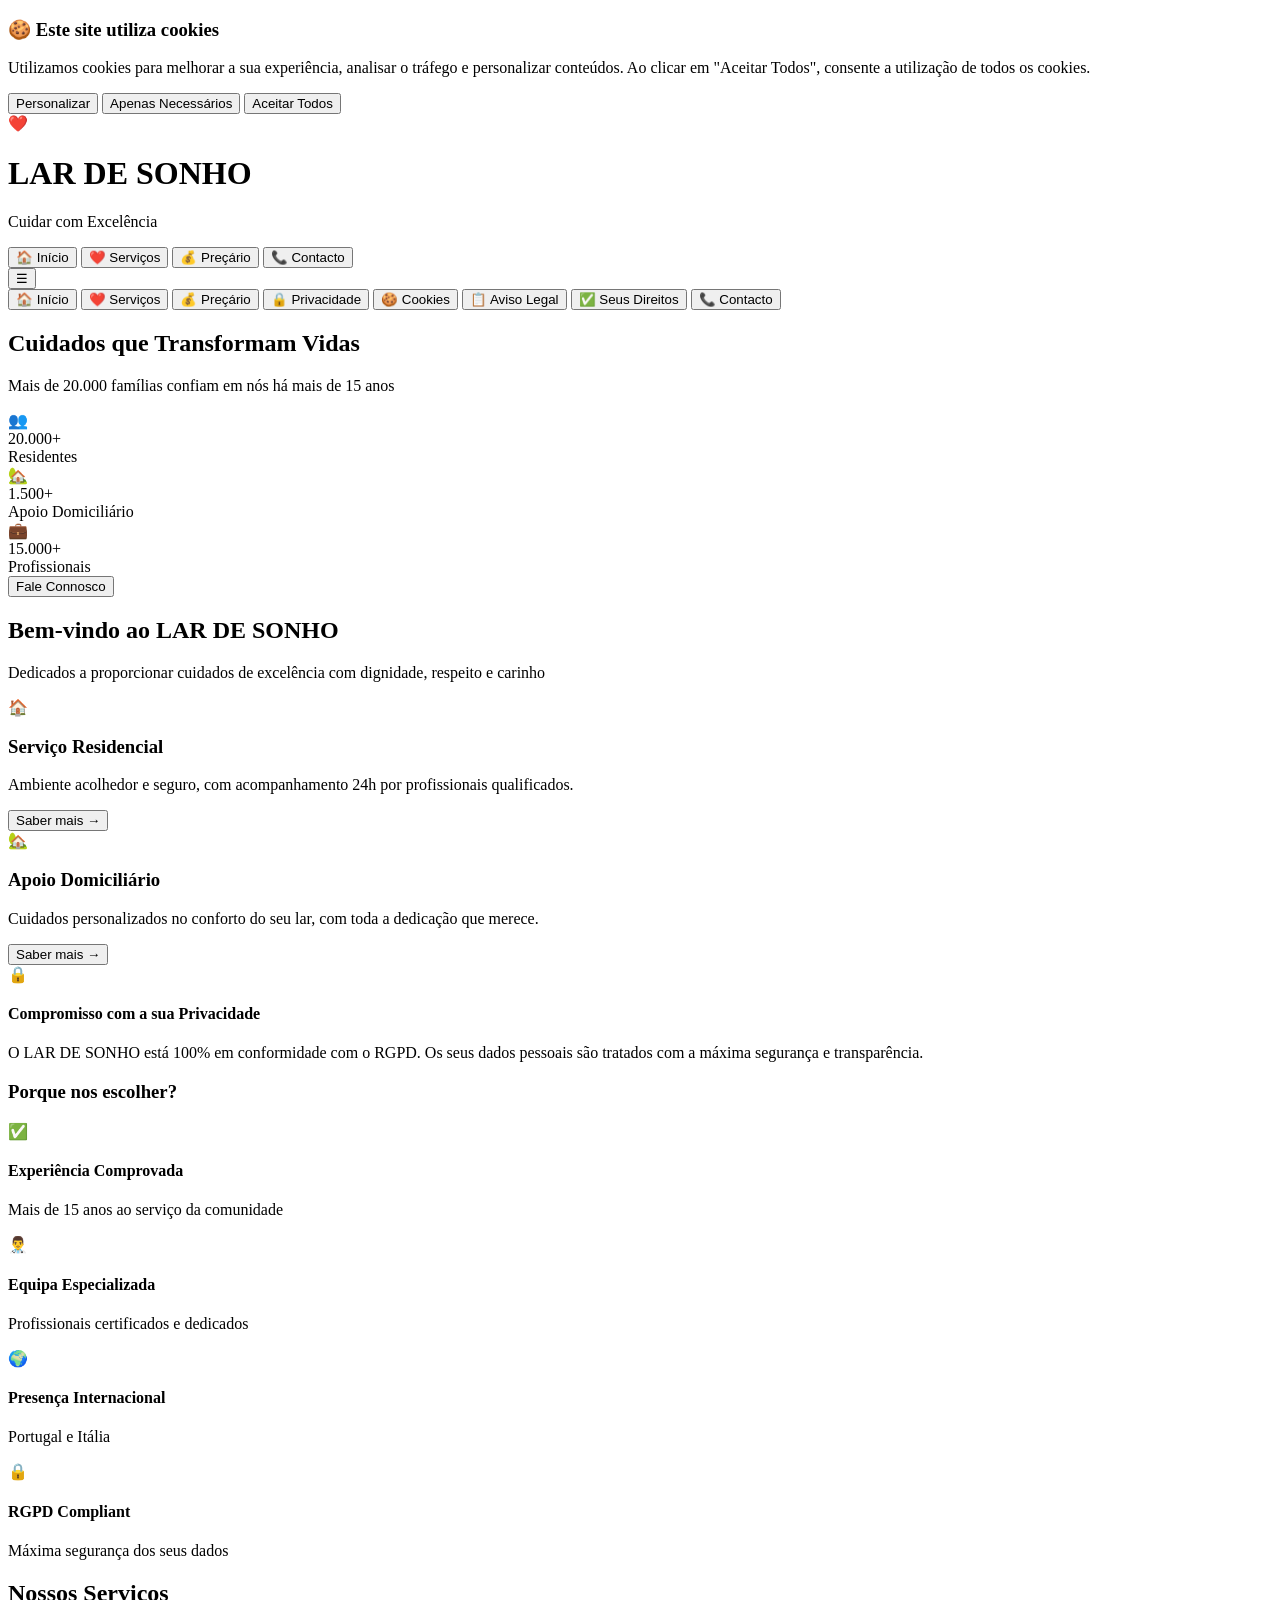
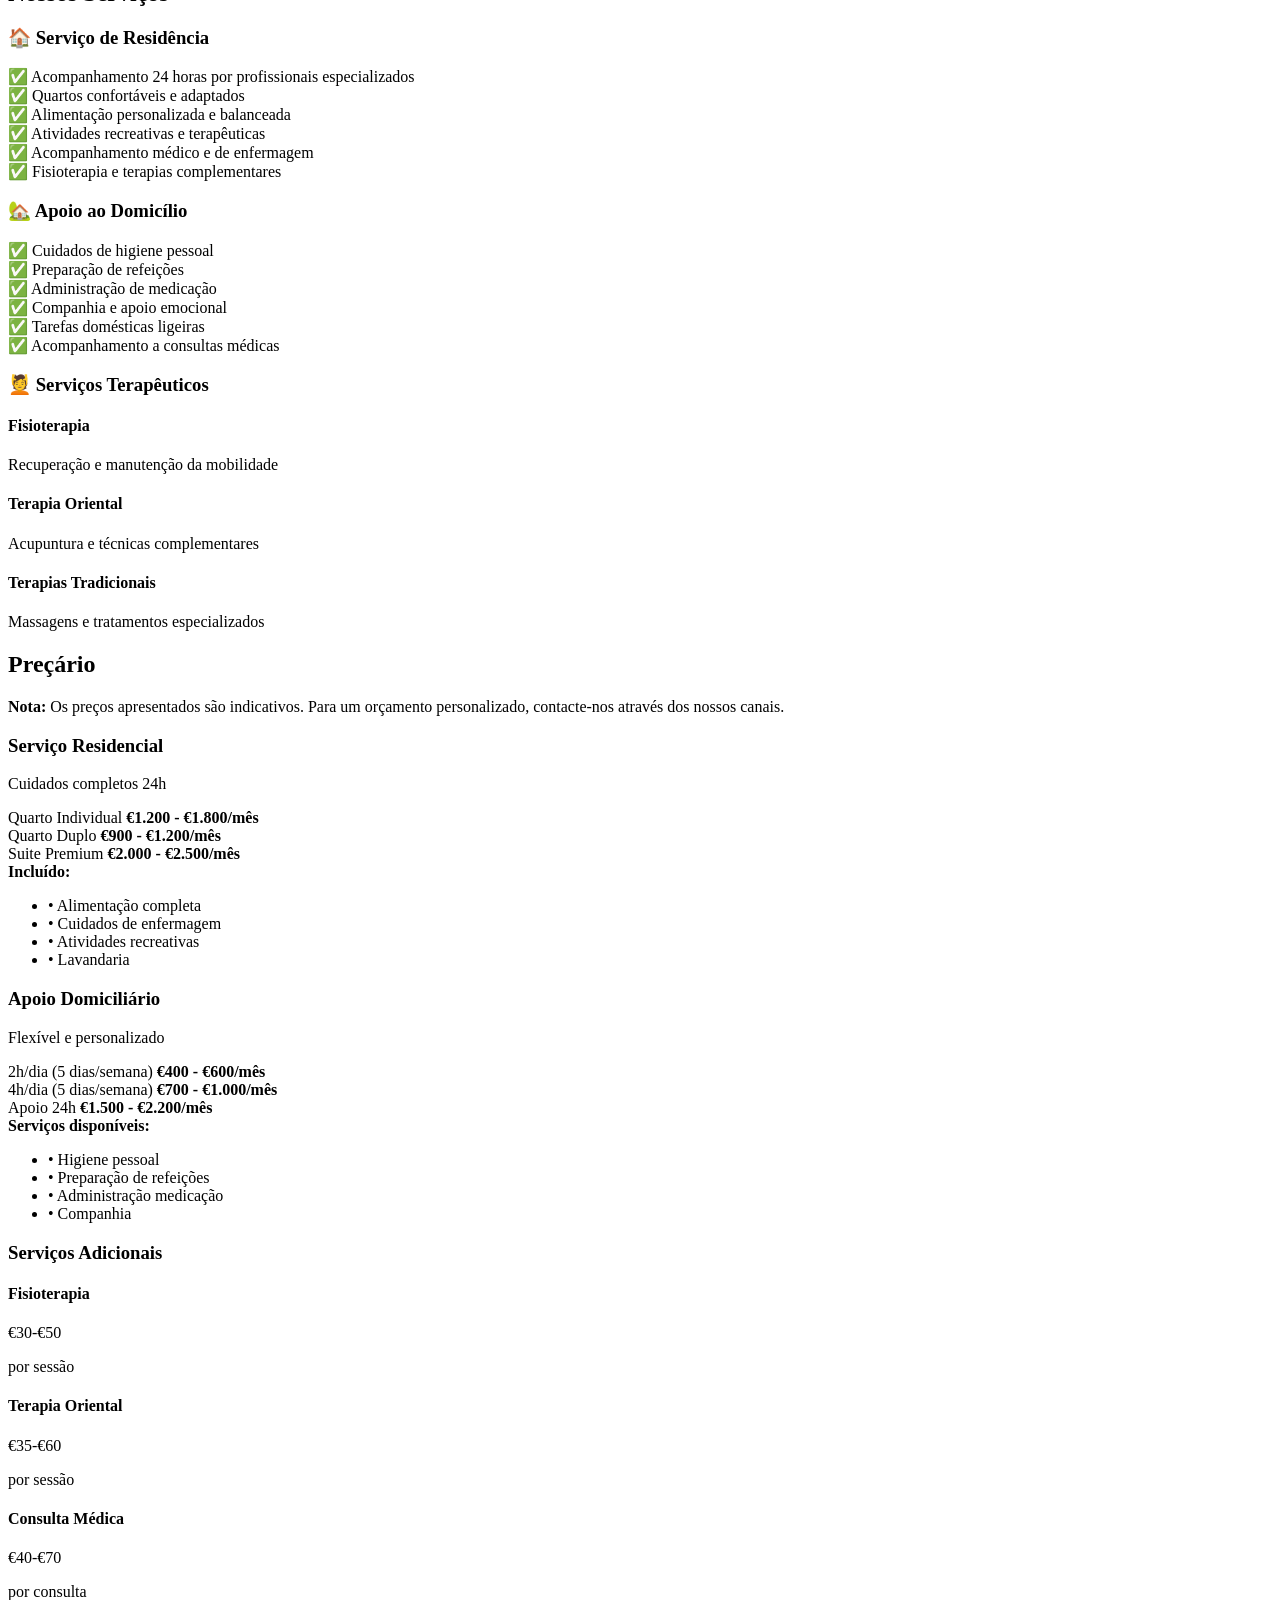
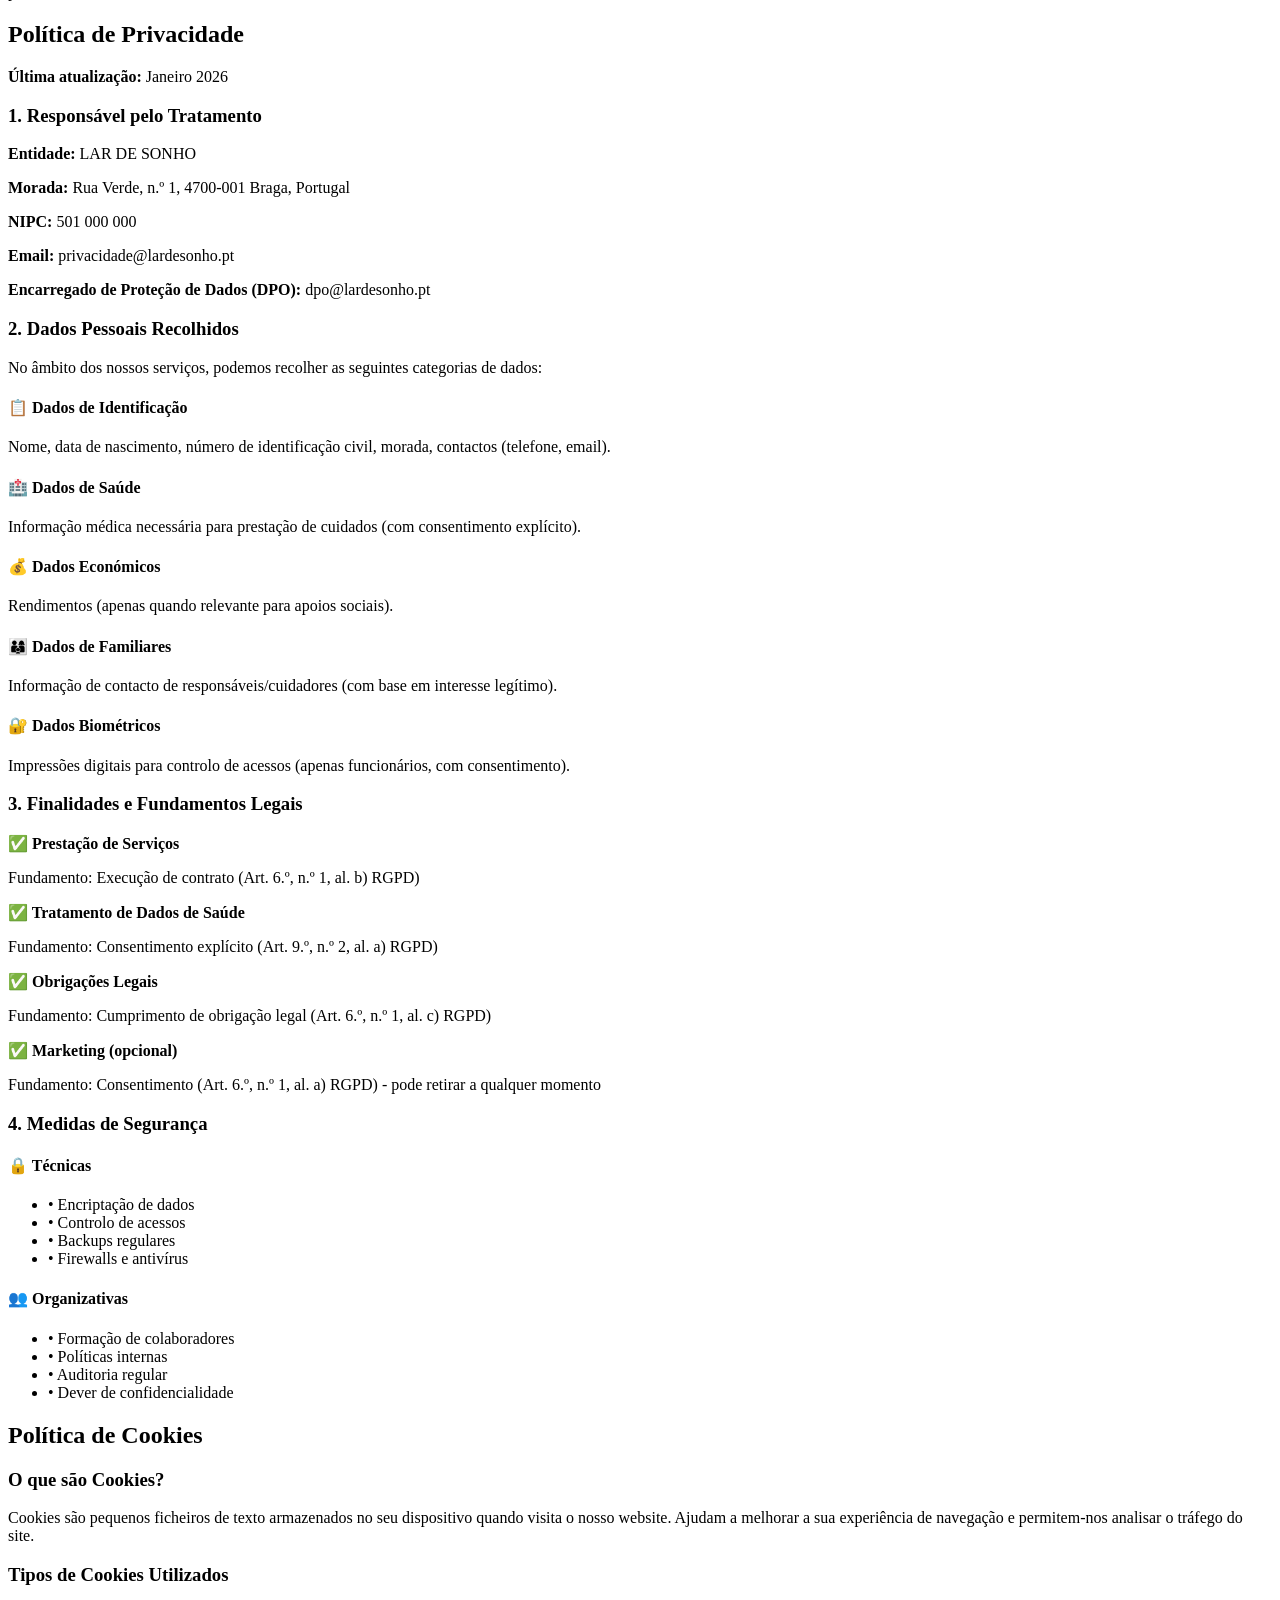
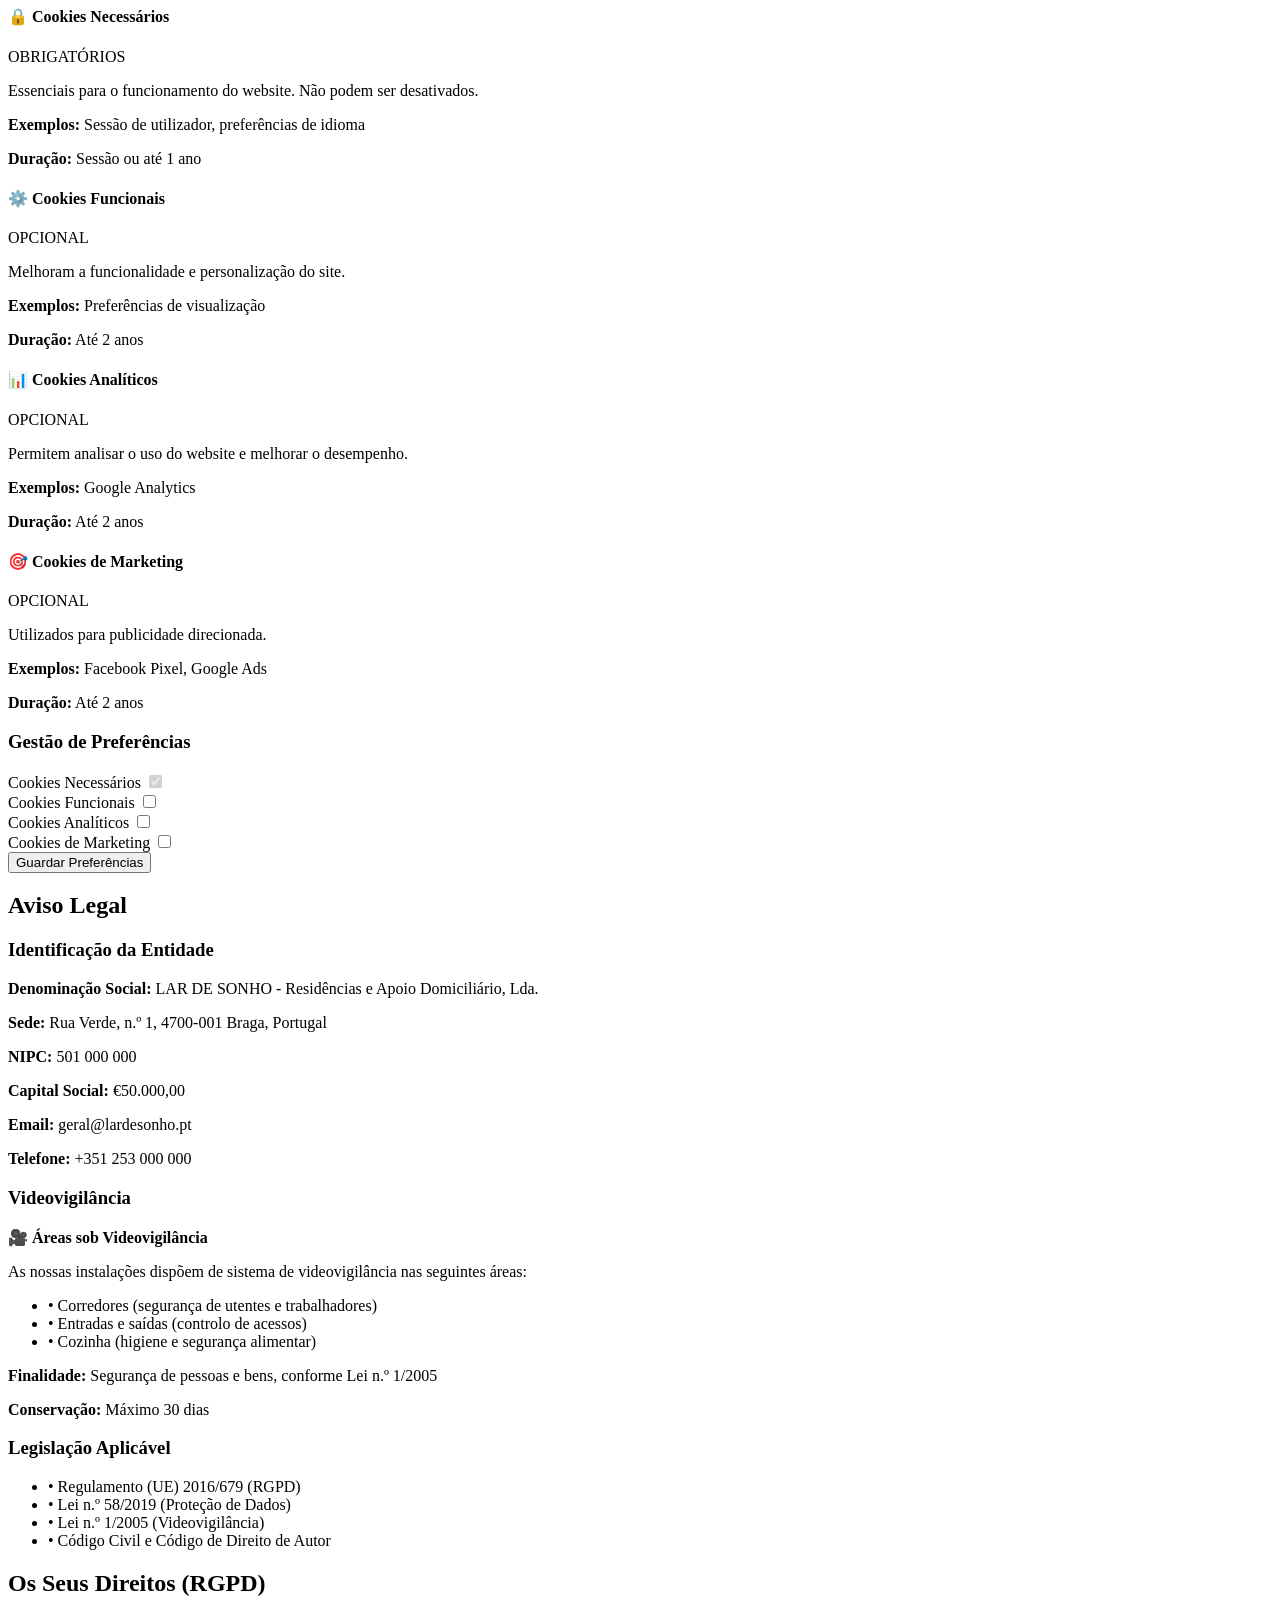
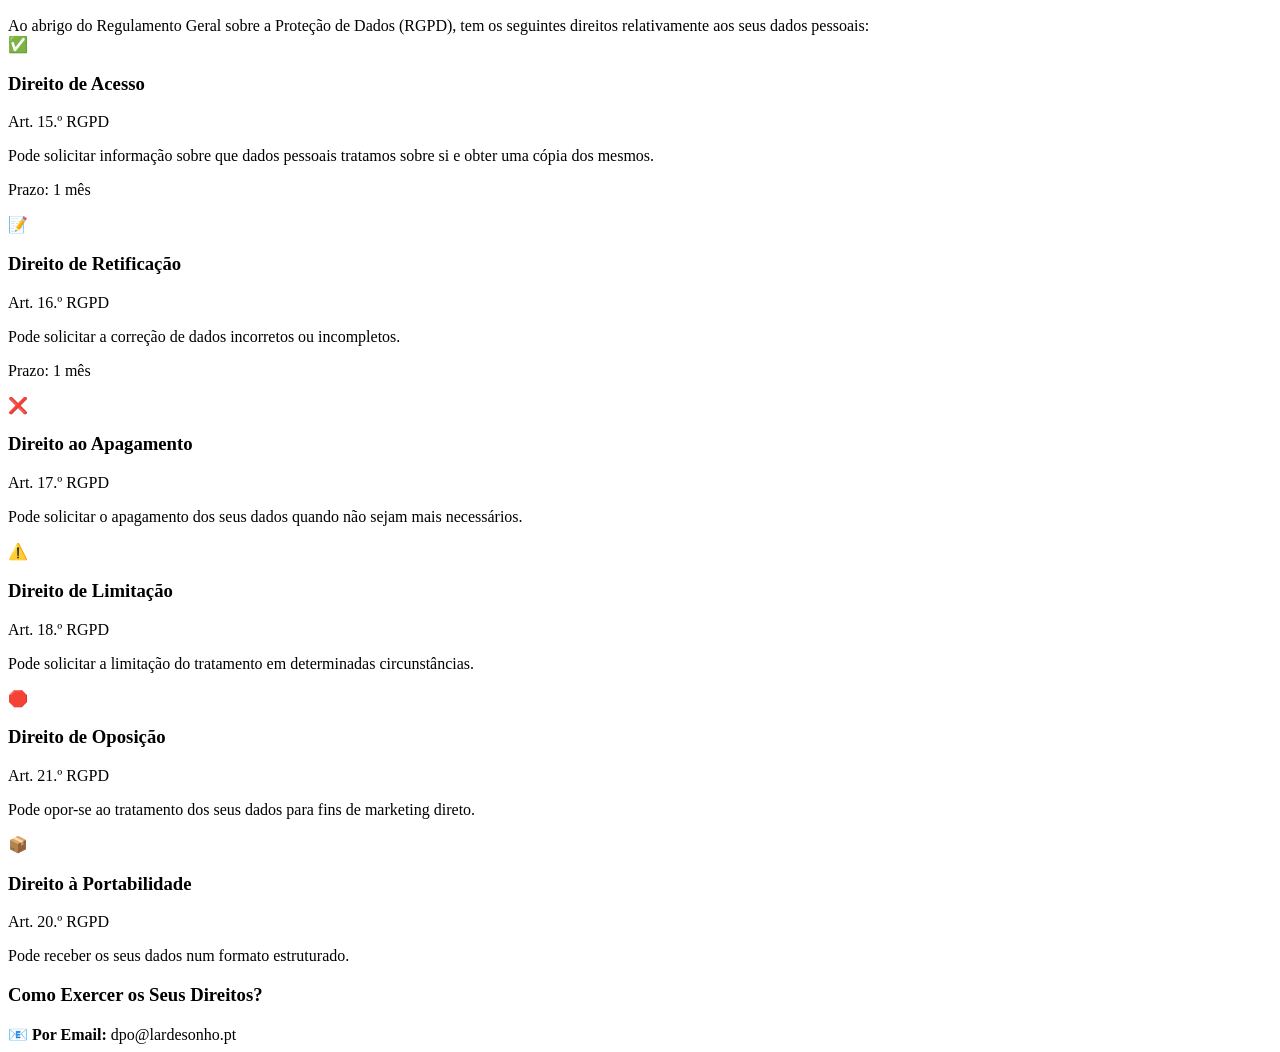
==== main.html @ 138a040c "Create main.html" ====
<!DOCTYPE html>
<html lang="pt">
<head>
    <meta charset="UTF-8">
    <meta name="viewport" content="width=device-width, initial-scale=1.0">
    <title>LAR DE SONHO - Cuidados de Excelência para a Terceira Idade</title>
    <link rel="stylesheet" href="styles.css">
</head>
<body>
    <!-- Cookie Banner -->
    <div id="cookieBanner" class="cookie-banner">
        <div class="cookie-content">
            <div class="cookie-text">
                <h3>🍪 Este site utiliza cookies</h3>
                <p>Utilizamos cookies para melhorar a sua experiência, analisar o tráfego e personalizar conteúdos. Ao clicar em "Aceitar Todos", consente a utilização de todos os cookies.</p>
            </div>
            <div class="cookie-buttons">
                <button onclick="showCookieSettings()" class="btn-outline">Personalizar</button>
                <button onclick="acceptCookies('necessary')" class="btn-outline">Apenas Necessários</button>
                <button onclick="acceptCookies('all')" class="btn-primary">Aceitar Todos</button>
            </div>
        </div>
    </div>

    <!-- Header -->
    <header class="header">
        <div class="container">
            <div class="header-content">
                <div class="logo">
                    <div class="logo-icon">❤️</div>
                    <div class="logo-text">
                        <h1>LAR DE SONHO</h1>
                        <p>Cuidar com Excelência</p>
                    </div>
                </div>

                <!-- Desktop Navigation -->
                <nav class="nav-desktop">
                    <button onclick="showPage('home')" class="nav-link active" data-page="home">🏠 Início</button>
                    <button onclick="showPage('services')" class="nav-link" data-page="services">❤️ Serviços</button>
                    <button onclick="showPage('pricing')" class="nav-link" data-page="pricing">💰 Preçário</button>
                    <button onclick="showPage('contact')" class="nav-link" data-page="contact">📞 Contacto</button>
                </nav>

                <!-- Mobile Menu Button -->
                <button class="mobile-menu-btn" onclick="toggleMobileMenu()">☰</button>
            </div>

            <!-- Mobile Navigation -->
            <nav id="mobileNav" class="nav-mobile">
                <button onclick="showPage('home'); toggleMobileMenu()" class="nav-link" data-page="home">🏠 Início</button>
                <button onclick="showPage('services'); toggleMobileMenu()" class="nav-link" data-page="services">❤️ Serviços</button>
                <button onclick="showPage('pricing'); toggleMobileMenu()" class="nav-link" data-page="pricing">💰 Preçário</button>
                <button onclick="showPage('privacy'); toggleMobileMenu()" class="nav-link" data-page="privacy">🔒 Privacidade</button>
                <button onclick="showPage('cookies'); toggleMobileMenu()" class="nav-link" data-page="cookies">🍪 Cookies</button>
                <button onclick="showPage('legal'); toggleMobileMenu()" class="nav-link" data-page="legal">📋 Aviso Legal</button>
                <button onclick="showPage('rights'); toggleMobileMenu()" class="nav-link" data-page="rights">✅ Seus Direitos</button>
                <button onclick="showPage('contact'); toggleMobileMenu()" class="nav-link" data-page="contact">📞 Contacto</button>
            </nav>
        </div>
    </header>

    <!-- Hero Banner -->
    <section class="hero-banner">
        <div class="hero-overlay"></div>
        <div class="hero-content">
            <h2 class="hero-title">Cuidados que Transformam Vidas</h2>
            <p class="hero-subtitle">Mais de 20.000 famílias confiam em nós há mais de 15 anos</p>
            <div class="hero-stats">
                <div class="stat-card">
                    <div class="stat-icon">👥</div>
                    <div class="stat-number">20.000+</div>
                    <div class="stat-label">Residentes</div>
                </div>
                <div class="stat-card">
                    <div class="stat-icon">🏡</div>
                    <div class="stat-number">1.500+</div>
                    <div class="stat-label">Apoio Domiciliário</div>
                </div>
                <div class="stat-card">
                    <div class="stat-icon">💼</div>
                    <div class="stat-number">15.000+</div>
                    <div class="stat-label">Profissionais</div>
                </div>
            </div>
            <button onclick="showPage('contact')" class="hero-btn">Fale Connosco</button>
        </div>
    </section>

    <!-- Main Content -->
    <main class="main-content">
        <div class="container">
            <!-- HOME PAGE -->
            <div id="homePage" class="page active">
                <div class="section-intro">
                    <h2 class="section-title">Bem-vindo ao LAR DE SONHO</h2>
                    <p class="section-description">Dedicados a proporcionar cuidados de excelência com dignidade, respeito e carinho</p>
                </div>

                <div class="services-grid">
                    <div class="service-card service-card-blue">
                        <div class="service-icon">🏠</div>
                        <h3>Serviço Residencial</h3>
                        <p>Ambiente acolhedor e seguro, com acompanhamento 24h por profissionais qualificados.</p>
                        <button onclick="showPage('services')" class="btn-link">Saber mais →</button>
                    </div>

                    <div class="service-card service-card-green">
                        <div class="service-icon">🏡</div>
                        <h3>Apoio Domiciliário</h3>
                        <p>Cuidados personalizados no conforto do seu lar, com toda a dedicação que merece.</p>
                        <button onclick="showPage('services')" class="btn-link">Saber mais →</button>
                    </div>
                </div>

                <div class="alert alert-info">
                    <div class="alert-icon">🔒</div>
                    <div>
                        <h4>Compromisso com a sua Privacidade</h4>
                        <p>O LAR DE SONHO está 100% em conformidade com o RGPD. Os seus dados pessoais são tratados com a máxima segurança e transparência.</p>
                    </div>
                </div>

                <div class="features-section">
                    <h3>Porque nos escolher?</h3>
                    <div class="features-grid">
                        <div class="feature">
                            <div class="feature-icon">✅</div>
                            <h4>Experiência Comprovada</h4>
                            <p>Mais de 15 anos ao serviço da comunidade</p>
                        </div>
                        <div class="feature">
                            <div class="feature-icon">👨‍⚕️</div>
                            <h4>Equipa Especializada</h4>
                            <p>Profissionais certificados e dedicados</p>
                        </div>
                        <div class="feature">
                            <div class="feature-icon">🌍</div>
                            <h4>Presença Internacional</h4>
                            <p>Portugal e Itália</p>
                        </div>
                        <div class="feature">
                            <div class="feature-icon">🔒</div>
                            <h4>RGPD Compliant</h4>
                            <p>Máxima segurança dos seus dados</p>
                        </div>
                    </div>
                </div>
            </div>

            <!-- SERVICES PAGE -->
            <div id="servicesPage" class="page">
                <h2 class="page-title">Nossos Serviços</h2>
                
                <div class="service-section">
                    <h3 class="service-title">🏠 Serviço de Residência</h3>
                    <div class="service-features">
                        <div class="feature-item">✅ Acompanhamento 24 horas por profissionais especializados</div>
                        <div class="feature-item">✅ Quartos confortáveis e adaptados</div>
                        <div class="feature-item">✅ Alimentação personalizada e balanceada</div>
                        <div class="feature-item">✅ Atividades recreativas e terapêuticas</div>
                        <div class="feature-item">✅ Acompanhamento médico e de enfermagem</div>
                        <div class="feature-item">✅ Fisioterapia e terapias complementares</div>
                    </div>
                </div>

                <div class="service-section service-section-green">
                    <h3 class="service-title">🏡 Apoio ao Domicílio</h3>
                    <div class="service-features">
                        <div class="feature-item">✅ Cuidados de higiene pessoal</div>
                        <div class="feature-item">✅ Preparação de refeições</div>
                        <div class="feature-item">✅ Administração de medicação</div>
                        <div class="feature-item">✅ Companhia e apoio emocional</div>
                        <div class="feature-item">✅ Tarefas domésticas ligeiras</div>
                        <div class="feature-item">✅ Acompanhamento a consultas médicas</div>
                    </div>
                </div>

                <div class="service-section service-section-purple">
                    <h3 class="service-title">💆 Serviços Terapêuticos</h3>
                    <div class="therapy-grid">
                        <div class="therapy-card">
                            <h4>Fisioterapia</h4>
                            <p>Recuperação e manutenção da mobilidade</p>
                        </div>
                        <div class="therapy-card">
                            <h4>Terapia Oriental</h4>
                            <p>Acupuntura e técnicas complementares</p>
                        </div>
                        <div class="therapy-card">
                            <h4>Terapias Tradicionais</h4>
                            <p>Massagens e tratamentos especializados</p>
                        </div>
                    </div>
                </div>
            </div>

            <!-- PRICING PAGE -->
            <div id="pricingPage" class="page">
                <h2 class="page-title">Preçário</h2>
                
                <div class="alert alert-info">
                    <strong>Nota:</strong> Os preços apresentados são indicativos. Para um orçamento personalizado, contacte-nos através dos nossos canais.
                </div>

                <div class="pricing-grid">
                    <div class="pricing-card pricing-card-blue">
                        <h3>Serviço Residencial</h3>
                        <p class="pricing-subtitle">Cuidados completos 24h</p>
                        
                        <div class="pricing-items">
                            <div class="pricing-item">
                                <span>Quarto Individual</span>
                                <strong>€1.200 - €1.800/mês</strong>
                            </div>
                            <div class="pricing-item">
                                <span>Quarto Duplo</span>
                                <strong>€900 - €1.200/mês</strong>
                            </div>
                            <div class="pricing-item">
                                <span>Suite Premium</span>
                                <strong>€2.000 - €2.500/mês</strong>
                            </div>
                        </div>

                        <div class="pricing-includes">
                            <strong>Incluído:</strong>
                            <ul>
                                <li>• Alimentação completa</li>
                                <li>• Cuidados de enfermagem</li>
                                <li>• Atividades recreativas</li>
                                <li>• Lavandaria</li>
                            </ul>
                        </div>
                    </div>

                    <div class="pricing-card pricing-card-green">
                        <h3>Apoio Domiciliário</h3>
                        <p class="pricing-subtitle">Flexível e personalizado</p>
                        
                        <div class="pricing-items">
                            <div class="pricing-item">
                                <span>2h/dia (5 dias/semana)</span>
                                <strong>€400 - €600/mês</strong>
                            </div>
                            <div class="pricing-item">
                                <span>4h/dia (5 dias/semana)</span>
                                <strong>€700 - €1.000/mês</strong>
                            </div>
                            <div class="pricing-item">
                                <span>Apoio 24h</span>
                                <strong>€1.500 - €2.200/mês</strong>
                            </div>
                        </div>

                        <div class="pricing-includes">
                            <strong>Serviços disponíveis:</strong>
                            <ul>
                                <li>• Higiene pessoal</li>
                                <li>• Preparação de refeições</li>
                                <li>• Administração medicação</li>
                                <li>• Companhia</li>
                            </ul>
                        </div>
                    </div>
                </div>

                <div class="additional-services">
                    <h3>Serviços Adicionais</h3>
                    <div class="additional-grid">
                        <div class="additional-card">
                            <h4>Fisioterapia</h4>
                            <div class="price">€30-€50</div>
                            <p>por sessão</p>
                        </div>
                        <div class="additional-card">
                            <h4>Terapia Oriental</h4>
                            <div class="price">€35-€60</div>
                            <p>por sessão</p>
                        </div>
                        <div class="additional-card">
                            <h4>Consulta Médica</h4>
                            <div class="price">€40-€70</div>
                            <p>por consulta</p>
                        </div>
                    </div>
                </div>
            </div>

            <!-- PRIVACY PAGE -->
            <div id="privacyPage" class="page">
                <h2 class="page-title">Política de Privacidade</h2>
                
                <div class="alert alert-info">
                    <strong>Última atualização:</strong> Janeiro 2026
                </div>

                <div class="content-section">
                    <h3>1. Responsável pelo Tratamento</h3>
                    <p><strong>Entidade:</strong> LAR DE SONHO</p>
                    <p><strong>Morada:</strong> Rua Verde, n.º 1, 4700-001 Braga, Portugal</p>
                    <p><strong>NIPC:</strong> 501 000 000</p>
                    <p><strong>Email:</strong> privacidade@lardesonho.pt</p>
                    <p><strong>Encarregado de Proteção de Dados (DPO):</strong> dpo@lardesonho.pt</p>
                </div>

                <div class="content-section">
                    <h3>2. Dados Pessoais Recolhidos</h3>
                    <p>No âmbito dos nossos serviços, podemos recolher as seguintes categorias de dados:</p>
                    
                    <div class="data-categories">
                        <div class="data-category">
                            <h4>📋 Dados de Identificação</h4>
                            <p>Nome, data de nascimento, número de identificação civil, morada, contactos (telefone, email).</p>
                        </div>
                        <div class="data-category">
                            <h4>🏥 Dados de Saúde</h4>
                            <p>Informação médica necessária para prestação de cuidados (com consentimento explícito).</p>
                        </div>
                        <div class="data-category">
                            <h4>💰 Dados Económicos</h4>
                            <p>Rendimentos (apenas quando relevante para apoios sociais).</p>
                        </div>
                        <div class="data-category">
                            <h4>👨‍👩‍👦 Dados de Familiares</h4>
                            <p>Informação de contacto de responsáveis/cuidadores (com base em interesse legítimo).</p>
                        </div>
                        <div class="data-category">
                            <h4>🔐 Dados Biométricos</h4>
                            <p>Impressões digitais para controlo de acessos (apenas funcionários, com consentimento).</p>
                        </div>
                    </div>
                </div>

                <div class="content-section">
                    <h3>3. Finalidades e Fundamentos Legais</h3>
                    <div class="legal-bases">
                        <div class="legal-item">
                            <strong>✅ Prestação de Serviços</strong>
                            <p>Fundamento: Execução de contrato (Art. 6.º, n.º 1, al. b) RGPD)</p>
                        </div>
                        <div class="legal-item">
                            <strong>✅ Tratamento de Dados de Saúde</strong>
                            <p>Fundamento: Consentimento explícito (Art. 9.º, n.º 2, al. a) RGPD)</p>
                        </div>
                        <div class="legal-item">
                            <strong>✅ Obrigações Legais</strong>
                            <p>Fundamento: Cumprimento de obrigação legal (Art. 6.º, n.º 1, al. c) RGPD)</p>
                        </div>
                        <div class="legal-item">
                            <strong>✅ Marketing (opcional)</strong>
                            <p>Fundamento: Consentimento (Art. 6.º, n.º 1, al. a) RGPD) - pode retirar a qualquer momento</p>
                        </div>
                    </div>
                </div>

                <div class="content-section">
                    <h3>4. Medidas de Segurança</h3>
                    <div class="security-grid">
                        <div class="security-item">
                            <h4>🔒 Técnicas</h4>
                            <ul>
                                <li>• Encriptação de dados</li>
                                <li>• Controlo de acessos</li>
                                <li>• Backups regulares</li>
                                <li>• Firewalls e antivírus</li>
                            </ul>
                        </div>
                        <div class="security-item">
                            <h4>👥 Organizativas</h4>
                            <ul>
                                <li>• Formação de colaboradores</li>
                                <li>• Políticas internas</li>
                                <li>• Auditoria regular</li>
                                <li>• Dever de confidencialidade</li>
                            </ul>
                        </div>
                    </div>
                </div>
            </div>

            <!-- COOKIES PAGE -->
            <div id="cookiesPage" class="page">
                <h2 class="page-title">Política de Cookies</h2>
                
                <div class="content-section">
                    <h3>O que são Cookies?</h3>
                    <p>Cookies são pequenos ficheiros de texto armazenados no seu dispositivo quando visita o nosso website. Ajudam a melhorar a sua experiência de navegação e permitem-nos analisar o tráfego do site.</p>
                </div>

                <div class="content-section">
                    <h3>Tipos de Cookies Utilizados</h3>
                    
                    <div class="cookie-types">
                        <div class="cookie-type cookie-necessary">
                            <div class="cookie-header">
                                <h4>🔒 Cookies Necessários</h4>
                                <span class="badge badge-required">OBRIGATÓRIOS</span>
                            </div>
                            <p>Essenciais para o funcionamento do website. Não podem ser desativados.</p>
                            <p class="cookie-detail"><strong>Exemplos:</strong> Sessão de utilizador, preferências de idioma</p>
                            <p class="cookie-detail"><strong>Duração:</strong> Sessão ou até 1 ano</p>
                        </div>

                        <div class="cookie-type cookie-functional">
                            <div class="cookie-header">
                                <h4>⚙️ Cookies Funcionais</h4>
                                <span class="badge badge-optional">OPCIONAL</span>
                            </div>
                            <p>Melhoram a funcionalidade e personalização do site.</p>
                            <p class="cookie-detail"><strong>Exemplos:</strong> Preferências de visualização</p>
                            <p class="cookie-detail"><strong>Duração:</strong> Até 2 anos</p>
                        </div>

                        <div class="cookie-type cookie-analytics">
                            <div class="cookie-header">
                                <h4>📊 Cookies Analíticos</h4>
                                <span class="badge badge-optional">OPCIONAL</span>
                            </div>
                            <p>Permitem analisar o uso do website e melhorar o desempenho.</p>
                            <p class="cookie-detail"><strong>Exemplos:</strong> Google Analytics</p>
                            <p class="cookie-detail"><strong>Duração:</strong> Até 2 anos</p>
                        </div>

                        <div class="cookie-type cookie-marketing">
                            <div class="cookie-header">
                                <h4>🎯 Cookies de Marketing</h4>
                                <span class="badge badge-optional">OPCIONAL</span>
                            </div>
                            <p>Utilizados para publicidade direcionada.</p>
                            <p class="cookie-detail"><strong>Exemplos:</strong> Facebook Pixel, Google Ads</p>
                            <p class="cookie-detail"><strong>Duração:</strong> Até 2 anos</p>
                        </div>
                    </div>
                </div>

                <div class="content-section">
                    <h3>Gestão de Preferências</h3>
                    <div class="cookie-preferences">
                        <div class="preference-item">
                            <span>Cookies Necessários</span>
                            <label class="switch">
                                <input type="checkbox" checked disabled>
                                <span class="slider"></span>
                            </label>
                        </div>
                        <div class="preference-item">
                            <span>Cookies Funcionais</span>
                            <label class="switch">
                                <input type="checkbox" id="functional-cookies">
                                <span class="slider"></span>
                            </label>
                        </div>
                        <div class="preference-item">
                            <span>Cookies Analíticos</span>
                            <label class="switch">
                                <input type="checkbox" id="analytics-cookies">
                                <span class="slider"></span>
                            </label>
                        </div>
                        <div class="preference-item">
                            <span>Cookies de Marketing</span>
                            <label class="switch">
                                <input type="checkbox" id="marketing-cookies">
                                <span class="slider"></span>
                            </label>
                        </div>
                    </div>
                    <button onclick="saveCookiePreferences()" class="btn-primary btn-full">Guardar Preferências</button>
                </div>
            </div>

            <!-- LEGAL PAGE -->
            <div id="legalPage" class="page">
                <h2 class="page-title">Aviso Legal</h2>
                
                <div class="content-section">
                    <h3>Identificação da Entidade</h3>
                    <p><strong>Denominação Social:</strong> LAR DE SONHO - Residências e Apoio Domiciliário, Lda.</p>
                    <p><strong>Sede:</strong> Rua Verde, n.º 1, 4700-001 Braga, Portugal</p>
                    <p><strong>NIPC:</strong> 501 000 000</p>
                    <p><strong>Capital Social:</strong> €50.000,00</p>
                    <p><strong>Email:</strong> geral@lardesonho.pt</p>
                    <p><strong>Telefone:</strong> +351 253 000 000</p>
                </div>

                <div class="content-section">
                    <h3>Videovigilância</h3>
                    <div class="alert alert-warning">
                        <strong>🎥 Áreas sob Videovigilância</strong>
                        <p>As nossas instalações dispõem de sistema de videovigilância nas seguintes áreas:</p>
                        <ul>
                            <li>• Corredores (segurança de utentes e trabalhadores)</li>
                            <li>• Entradas e saídas (controlo de acessos)</li>
                            <li>• Cozinha (higiene e segurança alimentar)</li>
                        </ul>
                        <p><strong>Finalidade:</strong> Segurança de pessoas e bens, conforme Lei n.º 1/2005</p>
                        <p><strong>Conservação:</strong> Máximo 30 dias</p>
                    </div>
                </div>

                <div class="content-section">
                    <h3>Legislação Aplicável</h3>
                    <ul>
                        <li>• Regulamento (UE) 2016/679 (RGPD)</li>
                        <li>• Lei n.º 58/2019 (Proteção de Dados)</li>
                        <li>• Lei n.º 1/2005 (Videovigilância)</li>
                        <li>• Código Civil e Código de Direito de Autor</li>
                    </ul>
                </div>
            </div>

            <!-- RIGHTS PAGE -->
            <div id="rightsPage" class="page">
                <h2 class="page-title">Os Seus Direitos (RGPD)</h2>
                
                <div class="alert alert-info">
                    Ao abrigo do Regulamento Geral sobre a Proteção de Dados (RGPD), tem os seguintes direitos relativamente aos seus dados pessoais:
                </div>

                <div class="rights-grid">
                    <div class="right-card">
                        <div class="right-icon">✅</div>
                        <h3>Direito de Acesso</h3>
                        <p class="right-article">Art. 15.º RGPD</p>
                        <p>Pode solicitar informação sobre que dados pessoais tratamos sobre si e obter uma cópia dos mesmos.</p>
                        <p class="right-deadline">Prazo: 1 mês</p>
                    </div>

                    <div class="right-card">
                        <div class="right-icon">📝</div>
                        <h3>Direito de Retificação</h3>
                        <p class="right-article">Art. 16.º RGPD</p>
                        <p>Pode solicitar a correção de dados incorretos ou incompletos.</p>
                        <p class="right-deadline">Prazo: 1 mês</p>
                    </div>

                    <div class="right-card">
                        <div class="right-icon">❌</div>
                        <h3>Direito ao Apagamento</h3>
                        <p class="right-article">Art. 17.º RGPD</p>
                        <p>Pode solicitar o apagamento dos seus dados quando não sejam mais necessários.</p>
                    </div>

                    <div class="right-card">
                        <div class="right-icon">⚠️</div>
                        <h3>Direito de Limitação</h3>
                        <p class="right-article">Art. 18.º RGPD</p>
                        <p>Pode solicitar a limitação do tratamento em determinadas circunstâncias.</p>
                    </div>

                    <div class="right-card">
                        <div class="right-icon">🛑</div>
                        <h3>Direito de Oposição</h3>
                        <p class="right-article">Art. 21.º RGPD</p>
                        <p>Pode opor-se ao tratamento dos seus dados para fins de marketing direto.</p>
                    </div>

                    <div class="right-card">
                        <div class="right-icon">📦</div>
                        <h3>Direito à Portabilidade</h3>
                        <p class="right-article">Art. 20.º RGPD</p>
                        <p>Pode receber os seus dados num formato estruturado.</p>
                    </div>
                </div>

                <div class="content-section">
                    <h3>Como Exercer os Seus Direitos?</h3>
                    <div class="contact-methods">
                        <div class="contact-method">
                            <strong>📧 Por Email:</strong> dpo@lardesonho.pt
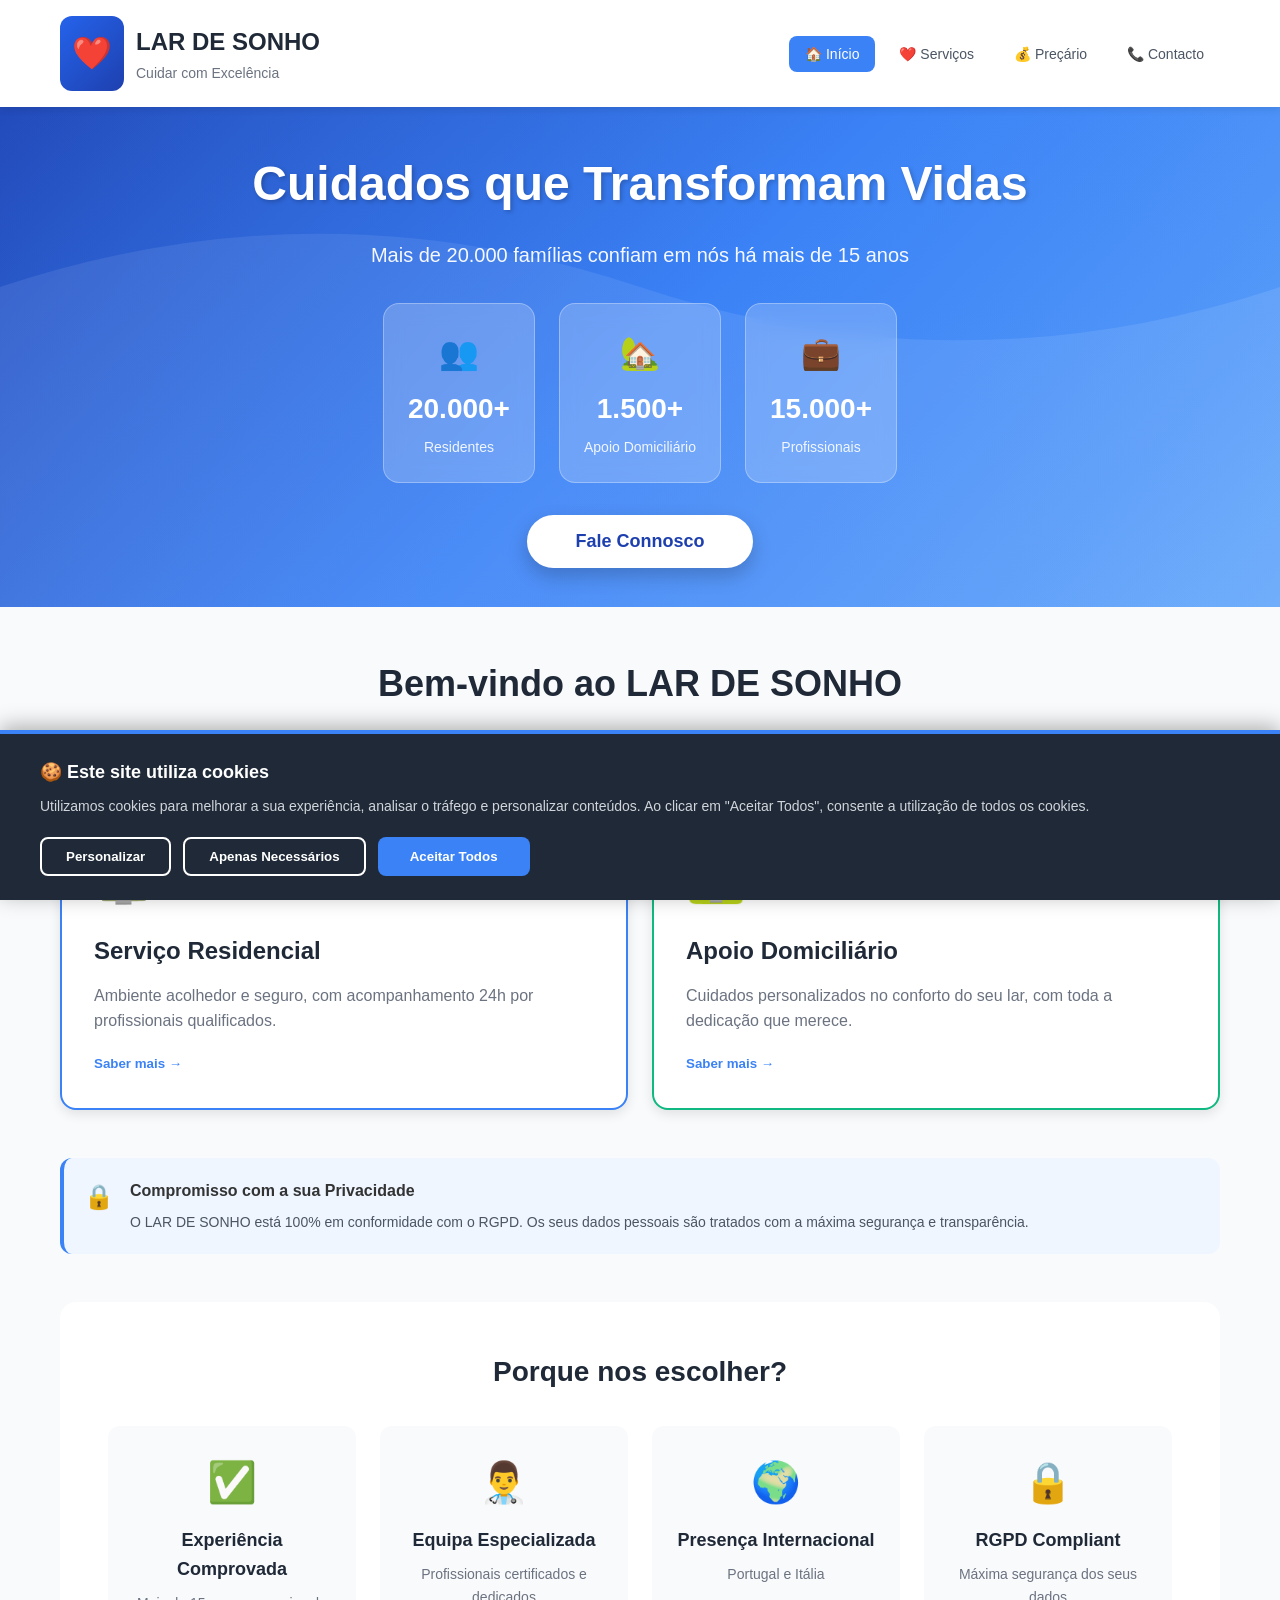
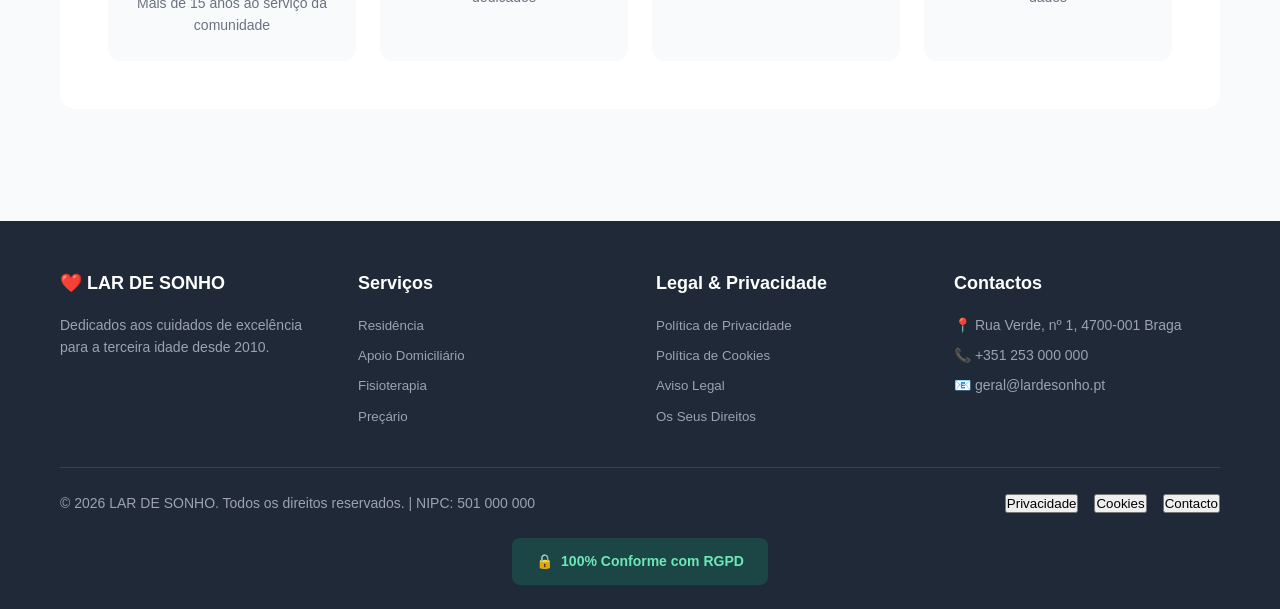
==== commit a10f8b66: "Update main.html" ====
--- a/main.html
+++ b/main.html
@@ -569,3 +569,253 @@
                     <div class="contact-methods">
                         <div class="contact-method">
                             <strong>📧 Por Email:</strong> dpo@lardesonho.pt
+                        </div>
+                        <div class="contact-method">
+                            <strong>📞 Por Telefone:</strong> +351 253 000 000
+                        </div>
+                        <div class="contact-method">
+                            <strong>✉️ Por Correio:</strong> LAR DE SONHO - Encarregado de Proteção de Dados, Rua Verde, n.º 1, 4700-001 Braga
+                        </div>
+                    </div>
+                </div>
+
+                <div class="content-section">
+                    <h3>Direito de Reclamação</h3>
+                    <p>Se considerar que os seus direitos não estão a ser respeitados, pode apresentar reclamação:</p>
+                    <div class="alert alert-info">
+                        <div>
+                            <strong>🇵🇹 CNPD - Comissão Nacional de Proteção de Dados</strong>
+                            <p>Av. D. Carlos I, 134, 1.º, 1200-651 Lisboa</p>
+                            <p>Tel: +351 213 928 400 | Email: geral@cnpd.pt</p>
+                        </div>
+                    </div>
+                </div>
+
+                <div class="content-section">
+                    <h3>💡 Formulário Rápido</h3>
+                    <p>Preencha o formulário abaixo para exercer os seus direitos:</p>
+                    <form onsubmit="submitRightsRequest(event)">
+                        <div class="form-group">
+                            <select id="rightsSelect" required>
+                                <option>Selecione o direito que pretende exercer</option>
+                                <option>Acesso aos meus dados</option>
+                                <option>Retificação de dados</option>
+                                <option>Apagamento de dados</option>
+                                <option>Oposição ao tratamento</option>
+                                <option>Portabilidade de dados</option>
+                                <option>Outro</option>
+                            </select>
+                        </div>
+                        <div class="form-group">
+                            <textarea id="rightsDescription" rows="4" placeholder="Descreva o seu pedido..." required></textarea>
+                        </div>
+                        <button type="submit" class="btn-primary btn-full">Enviar Pedido</button>
+                    </form>
+                </div>
+            </div>
+
+            <!-- CONTACT PAGE -->
+            <div id="contactPage" class="page">
+                <h2 class="page-title">Contactos</h2>
+                
+                <div class="contact-grid">
+                    <div class="contact-card">
+                        <h3>📍 Sede - Portugal</h3>
+                        <div class="contact-info">
+                            <div class="contact-item">
+                                <div class="contact-icon">📍</div>
+                                <div class="contact-details">
+                                    <strong>Morada</strong>
+                                    <p>Rua Verde, n.º 1<br>4700-001 Braga<br>Portugal</p>
+                                </div>
+                            </div>
+                            <div class="contact-item">
+                                <div class="contact-icon">📞</div>
+                                <div class="contact-details">
+                                    <strong>Telefone</strong>
+                                    <p>+351 253 000 000</p>
+                                </div>
+                            </div>
+                            <div class="contact-item">
+                                <div class="contact-icon">📧</div>
+                                <div class="contact-details">
+                                    <strong>Email Geral</strong>
+                                    <p>geral@lardesonho.pt</p>
+                                </div>
+                            </div>
+                            <div class="contact-item">
+                                <div class="contact-icon">🕐</div>
+                                <div class="contact-details">
+                                    <strong>Horário</strong>
+                                    <p>Seg-Sex: 09:00 - 18:00<br>Sáb: 09:00 - 13:00</p>
+                                </div>
+                            </div>
+                        </div>
+                    </div>
+
+                    <div class="contact-card contact-card-green">
+                        <h3>🇮🇹 Itália</h3>
+                        <div class="contact-info">
+                            <div class="contact-item">
+                                <div class="contact-icon">📍</div>
+                                <div class="contact-details">
+                                    <strong>Morada</strong>
+                                    <p>Via della Stella, 25<br>20121 Milano<br>Italia</p>
+                                </div>
+                            </div>
+                            <div class="contact-item">
+                                <div class="contact-icon">📞</div>
+                                <div class="contact-details">
+                                    <strong>Telefone</strong>
+                                    <p>+39 02 1234 5678</p>
+                                </div>
+                            </div>
+                            <div class="contact-item">
+                                <div class="contact-icon">📧</div>
+                                <div class="contact-details">
+                                    <strong>Email</strong>
+                                    <p>italia@lardesonho.pt</p>
+                                </div>
+                            </div>
+                        </div>
+                    </div>
+                </div>
+
+                <div class="content-section">
+                    <h3>📬 Contactos Específicos</h3>
+                    <div class="contact-specific">
+                        <div class="specific-card">
+                            <h4>🔒 Proteção de Dados (DPO)</h4>
+                            <p>dpo@lardesonho.pt</p>
+                            <p class="cookie-detail">Para questões de privacidade e RGPD</p>
+                        </div>
+                        <div class="specific-card">
+                            <h4>📝 Inscrições</h4>
+                            <p>inscricoes@lardesonho.pt</p>
+                            <p class="cookie-detail">Para novos utentes</p>
+                        </div>
+                        <div class="specific-card">
+                            <h4>💼 Recursos Humanos</h4>
+                            <p>rh@lardesonho.pt</p>
+                            <p class="cookie-detail">Para candidaturas</p>
+                        </div>
+                        <div class="specific-card">
+                            <h4>💰 Financeiro</h4>
+                            <p>financeiro@lardesonho.pt</p>
+                            <p class="cookie-detail">Para questões de pagamentos</p>
+                        </div>
+                    </div>
+                </div>
+
+                <div class="contact-form">
+                    <h3>💬 Envie-nos uma Mensagem</h3>
+                    <form onsubmit="submitContactForm(event)">
+                        <div class="form-grid">
+                            <div class="form-group">
+                                <input type="text" id="contactName" placeholder="Nome completo *" required>
+                            </div>
+                            <div class="form-group">
+                                <input type="email" id="contactEmail" placeholder="Email *" required>
+                            </div>
+                        </div>
+                        <div class="form-group">
+                            <input type="tel" id="contactPhone" placeholder="Telefone">
+                        </div>
+                        <div class="form-group">
+                            <select id="contactSubject" required>
+                                <option>Assunto *</option>
+                                <option>Informações sobre Serviços</option>
+                                <option>Inscrição como Utente</option>
+                                <option>Candidatura a Emprego</option>
+                                <option>Questões de Privacidade</option>
+                                <option>Reclamação</option>
+                                <option>Outro</option>
+                            </select>
+                        </div>
+                        <div class="form-group">
+                            <textarea id="contactMessage" rows="5" placeholder="Mensagem *" required></textarea>
+                        </div>
+                        
+                        <div class="form-checkbox">
+                            <label>
+                                <input type="checkbox" id="contactConsent" required>
+                                <span>Li e aceito a <button type="button" onclick="showPage('privacy')" class="btn-link">Política de Privacidade</button> e autorizo o tratamento dos meus dados pessoais para efeitos de resposta ao meu contacto. *</span>
+                            </label>
+                        </div>
+
+                        <button type="submit" class="btn-primary btn-full">Enviar Mensagem</button>
+                    </form>
+                </div>
+
+                <div class="alert alert-warning">
+                    <div class="alert-icon">🚨</div>
+                    <div>
+                        <h4>Em caso de Emergência</h4>
+                        <p>Para situações urgentes fora do horário de atendimento:</p>
+                        <p style="font-size: 18px; font-weight: 700; margin-top: 8px;">📞 +351 912 345 678 (24h)</p>
+                    </div>
+                </div>
+            </div>
+        </div>
+    </main>
+
+    <!-- Footer -->
+    <footer class="footer">
+        <div class="container">
+            <div class="footer-grid">
+                <div class="footer-section">
+                    <h3>❤️ LAR DE SONHO</h3>
+                    <p>Dedicados aos cuidados de excelência para a terceira idade desde 2010.</p>
+                </div>
+
+                <div class="footer-section">
+                    <h3>Serviços</h3>
+                    <ul>
+                        <li><button onclick="showPage('services')">Residência</button></li>
+                        <li><button onclick="showPage('services')">Apoio Domiciliário</button></li>
+                        <li><button onclick="showPage('services')">Fisioterapia</button></li>
+                        <li><button onclick="showPage('pricing')">Preçário</button></li>
+                    </ul>
+                </div>
+
+                <div class="footer-section">
+                    <h3>Legal & Privacidade</h3>
+                    <ul>
+                        <li><button onclick="showPage('privacy')">Política de Privacidade</button></li>
+                        <li><button onclick="showPage('cookies')">Política de Cookies</button></li>
+                        <li><button onclick="showPage('legal')">Aviso Legal</button></li>
+                        <li><button onclick="showPage('rights')">Os Seus Direitos</button></li>
+                    </ul>
+                </div>
+
+                <div class="footer-section">
+                    <h3>Contactos</h3>
+                    <ul>
+                        <li>📍 Rua Verde, nº 1, 4700-001 Braga</li>
+                        <li>📞 +351 253 000 000</li>
+                        <li>📧 geral@lardesonho.pt</li>
+                    </ul>
+                </div>
+            </div>
+
+            <div class="footer-bottom">
+                <p>© 2026 LAR DE SONHO. Todos os direitos reservados. | NIPC: 501 000 000</p>
+                <div class="footer-links">
+                    <button onclick="showPage('privacy')">Privacidade</button>
+                    <button onclick="showPage('cookies')">Cookies</button>
+                    <button onclick="showPage('contact')">Contacto</button>
+                </div>
+            </div>
+
+            <div class="footer-compliance">
+                <div class="compliance-badge">
+                    <span>🔒</span>
+                    <span>100% Conforme com RGPD</span>
+                </div>
+            </div>
+        </div>
+    </footer>
+
+    <script src="script.js"></script>
+</body>
+</html>
--- a/styles.css
+++ b/styles.css
@@ -0,0 +1,1260 @@
+/* ===== RESET & BASE ===== */
+* {
+    margin: 0;
+    padding: 0;
+    box-sizing: border-box;
+}
+
+body {
+    font-family: -apple-system, BlinkMacSystemFont, 'Segoe UI', Roboto, 'Helvetica Neue', Arial, sans-serif;
+    line-height: 1.6;
+    color: #333;
+    background: #f9fafb;
+}
+
+.container {
+    max-width: 1200px;
+    margin: 0 auto;
+    padding: 0 20px;
+}
+
+/* ===== COOKIE BANNER ===== */
+.cookie-banner {
+    position: fixed;
+    bottom: 0;
+    left: 0;
+    right: 0;
+    background: #1f2937;
+    color: white;
+    padding: 24px;
+    box-shadow: 0 -4px 20px rgba(0,0,0,0.3);
+    z-index: 1000;
+    border-top: 4px solid #3b82f6;
+    display: none;
+}
+
+.cookie-banner.show {
+    display: block;
+}
+
+.cookie-content {
+    max-width: 1200px;
+    margin: 0 auto;
+    display: flex;
+    align-items: center;
+    justify-content: space-between;
+    gap: 20px;
+    flex-wrap: wrap;
+}
+
+.cookie-text h3 {
+    font-size: 18px;
+    margin-bottom: 8px;
+}
+
+.cookie-text p {
+    color: #d1d5db;
+    font-size: 14px;
+}
+
+.cookie-buttons {
+    display: flex;
+    gap: 12px;
+    flex-wrap: wrap;
+}
+
+/* ===== HEADER ===== */
+.header {
+    background: white;
+    box-shadow: 0 2px 8px rgba(0,0,0,0.1);
+    position: sticky;
+    top: 0;
+    z-index: 100;
+}
+
+.header-content {
+    display: flex;
+    align-items: center;
+    justify-content: space-between;
+    padding: 16px 0;
+}
+
+.logo {
+    display: flex;
+    align-items: center;
+    gap: 12px;
+}
+
+.logo-icon {
+    background: linear-gradient(135deg, #2563eb, #1e40af);
+    padding: 12px;
+    border-radius: 12px;
+    font-size: 32px;
+}
+
+.logo-text h1 {
+    font-size: 24px;
+    color: #1f2937;
+}
+
+.logo-text p {
+    font-size: 14px;
+    color: #6b7280;
+}
+
+.nav-desktop {
+    display: flex;
+    gap: 8px;
+}
+
+.nav-link {
+    padding: 10px 16px;
+    border: none;
+    background: transparent;
+    border-radius: 8px;
+    cursor: pointer;
+    transition: all 0.3s;
+    font-size: 14px;
+    color: #4b5563;
+    font-weight: 500;
+}
+
+.nav-link:hover {
+    background: #f3f4f6;
+}
+
+.nav-link.active {
+    background: #3b82f6;
+    color: white;
+}
+
+.mobile-menu-btn {
+    display: none;
+    background: transparent;
+    border: none;
+    font-size: 24px;
+    cursor: pointer;
+    padding: 8px;
+}
+
+.nav-mobile {
+    display: none;
+    grid-template-columns: repeat(2, 1fr);
+    gap: 8px;
+    margin-top: 16px;
+    padding-top: 16px;
+    border-top: 1px solid #e5e7eb;
+}
+
+.nav-mobile.show {
+    display: grid;
+}
+
+/* ===== HERO BANNER ===== */
+.hero-banner {
+    position: relative;
+    height: 500px;
+    background: linear-gradient(135deg, #1e40af 0%, #3b82f6 50%, #60a5fa 100%);
+    display: flex;
+    align-items: center;
+    justify-content: center;
+    text-align: center;
+    color: white;
+    overflow: hidden;
+}
+
+.hero-banner::before {
+    content: '';
+    position: absolute;
+    top: 0;
+    left: 0;
+    right: 0;
+    bottom: 0;
+    background: url('data:image/svg+xml,<svg xmlns="http://www.w3.org/2000/svg" viewBox="0 0 1200 600"><path d="M0,300 Q300,200 600,300 T1200,300 L1200,600 L0,600 Z" fill="rgba(255,255,255,0.1)"/></svg>') no-repeat bottom;
+    background-size: cover;
+}
+
+.hero-overlay {
+    position: absolute;
+    top: 0;
+    left: 0;
+    right: 0;
+    bottom: 0;
+    background: radial-gradient(circle at 30% 50%, rgba(59, 130, 246, 0.3), transparent);
+}
+
+.hero-content {
+    position: relative;
+    z-index: 1;
+    max-width: 1000px;
+    padding: 0 20px;
+}
+
+.hero-title {
+    font-size: 48px;
+    font-weight: 800;
+    margin-bottom: 16px;
+    text-shadow: 2px 2px 4px rgba(0,0,0,0.2);
+}
+
+.hero-subtitle {
+    font-size: 20px;
+    margin-bottom: 32px;
+    opacity: 0.95;
+}
+
+.hero-stats {
+    display: flex;
+    gap: 24px;
+    justify-content: center;
+    margin-bottom: 32px;
+    flex-wrap: wrap;
+}
+
+.stat-card {
+    background: rgba(255, 255, 255, 0.2);
+    backdrop-filter: blur(10px);
+    padding: 24px;
+    border-radius: 16px;
+    min-width: 150px;
+    border: 1px solid rgba(255, 255, 255, 0.3);
+}
+
+.stat-icon {
+    font-size: 32px;
+    margin-bottom: 8px;
+}
+
+.stat-number {
+    font-size: 28px;
+    font-weight: 800;
+    margin-bottom: 4px;
+}
+
+.stat-label {
+    font-size: 14px;
+    opacity: 0.9;
+}
+
+.hero-btn {
+    background: white;
+    color: #1e40af;
+    padding: 16px 48px;
+    border: none;
+    border-radius: 50px;
+    font-size: 18px;
+    font-weight: 700;
+    cursor: pointer;
+    transition: all 0.3s;
+    box-shadow: 0 8px 20px rgba(0,0,0,0.2);
+}
+
+.hero-btn:hover {
+    transform: translateY(-2px);
+    box-shadow: 0 12px 30px rgba(0,0,0,0.3);
+}
+
+/* ===== MAIN CONTENT ===== */
+.main-content {
+    padding: 48px 0;
+    min-height: 600px;
+}
+
+.page {
+    display: none;
+}
+
+.page.active {
+    display: block;
+    animation: fadeIn 0.5s;
+}
+
+@keyframes fadeIn {
+    from { opacity: 0; transform: translateY(10px); }
+    to { opacity: 1; transform: translateY(0); }
+}
+
+.page-title {
+    font-size: 36px;
+    font-weight: 800;
+    color: #1f2937;
+    margin-bottom: 32px;
+    text-align: center;
+}
+
+.section-intro {
+    text-align: center;
+    margin-bottom: 48px;
+}
+
+.section-title {
+    font-size: 36px;
+    font-weight: 800;
+    color: #1f2937;
+    margin-bottom: 16px;
+}
+
+.section-description {
+    font-size: 18px;
+    color: #6b7280;
+}
+
+/* ===== SERVICES GRID ===== */
+.services-grid {
+    display: grid;
+    grid-template-columns: repeat(auto-fit, minmax(300px, 1fr));
+    gap: 24px;
+    margin-bottom: 48px;
+}
+
+.service-card {
+    background: white;
+    padding: 32px;
+    border-radius: 16px;
+    box-shadow: 0 4px 12px rgba(0,0,0,0.1);
+    border: 2px solid transparent;
+    transition: all 0.3s;
+}
+
+.service-card:hover {
+    transform: translateY(-4px);
+    box-shadow: 0 8px 24px rgba(0,0,0,0.15);
+}
+
+.service-card-blue {
+    border-color: #3b82f6;
+}
+
+.service-card-blue:hover {
+    background: linear-gradient(to bottom right, #eff6ff, white);
+}
+
+.service-card-green {
+    border-color: #10b981;
+}
+
+.service-card-green:hover {
+    background: linear-gradient(to bottom right, #ecfdf5, white);
+}
+
+.service-icon {
+    font-size: 48px;
+    margin-bottom: 16px;
+}
+
+.service-card h3 {
+    font-size: 24px;
+    font-weight: 700;
+    margin-bottom: 12px;
+    color: #1f2937;
+}
+
+.service-card p {
+    color: #6b7280;
+    margin-bottom: 16px;
+}
+
+/* ===== FEATURES ===== */
+.features-section {
+    background: white;
+    padding: 48px;
+    border-radius: 16px;
+    margin-top: 48px;
+}
+
+.features-section h3 {
+    font-size: 28px;
+    font-weight: 700;
+    text-align: center;
+    margin-bottom: 32px;
+    color: #1f2937;
+}
+
+.features-grid {
+    display: grid;
+    grid-template-columns: repeat(auto-fit, minmax(240px, 1fr));
+    gap: 24px;
+}
+
+.feature {
+    text-align: center;
+    padding: 24px;
+    border-radius: 12px;
+    background: #f9fafb;
+}
+
+.feature-icon {
+    font-size: 40px;
+    margin-bottom: 12px;
+}
+
+.feature h4 {
+    font-size: 18px;
+    font-weight: 700;
+    margin-bottom: 8px;
+    color: #1f2937;
+}
+
+.feature p {
+    font-size: 14px;
+    color: #6b7280;
+}
+
+/* ===== ALERTS ===== */
+.alert {
+    padding: 20px;
+    border-radius: 12px;
+    margin-bottom: 24px;
+    display: flex;
+    gap: 16px;
+}
+
+.alert-info {
+    background: #eff6ff;
+    border-left: 4px solid #3b82f6;
+}
+
+.alert-warning {
+    background: #fef3c7;
+    border-left: 4px solid #f59e0b;
+}
+
+.alert-icon {
+    font-size: 24px;
+}
+
+.alert h4 {
+    font-weight: 700;
+    margin-bottom: 8px;
+}
+
+.alert p {
+    font-size: 14px;
+    color: #4b5563;
+}
+
+/* ===== BUTTONS ===== */
+.btn-primary {
+    background: #3b82f6;
+    color: white;
+    padding: 12px 32px;
+    border: none;
+    border-radius: 8px;
+    font-weight: 600;
+    cursor: pointer;
+    transition: all 0.3s;
+}
+
+.btn-primary:hover {
+    background: #2563eb;
+    transform: translateY(-1px);
+    box-shadow: 0 4px 12px rgba(59, 130, 246, 0.3);
+}
+
+.btn-outline {
+    background: transparent;
+    color: white;
+    padding: 10px 24px;
+    border: 2px solid white;
+    border-radius: 8px;
+    font-weight: 600;
+    cursor: pointer;
+    transition: all 0.3s;
+}
+
+.btn-outline:hover {
+    background: white;
+    color: #1f2937;
+}
+
+.btn-link {
+    background: transparent;
+    color: #3b82f6;
+    border: none;
+    font-weight: 600;
+    cursor: pointer;
+    padding: 0;
+}
+
+.btn-link:hover {
+    text-decoration: underline;
+}
+
+.btn-full {
+    width: 100%;
+    margin-top: 16px;
+}
+
+/* ===== SERVICE SECTIONS ===== */
+.service-section {
+    background: #eff6ff;
+    padding: 32px;
+    border-radius: 16px;
+    margin-bottom: 24px;
+}
+
+.service-section-green {
+    background: #ecfdf5;
+}
+
+.service-section-purple {
+    background: #faf5ff;
+}
+
+.service-title {
+    font-size: 24px;
+    font-weight: 700;
+    margin-bottom: 20px;
+    color: #1f2937;
+}
+
+.service-features {
+    display: grid;
+    gap: 12px;
+}
+
+.feature-item {
+    padding: 12px;
+    background: white;
+    border-radius: 8px;
+    font-size: 15px;
+}
+
+.therapy-grid {
+    display: grid;
+    grid-template-columns: repeat(auto-fit, minmax(200px, 1fr));
+    gap: 16px;
+}
+
+.therapy-card {
+    background: white;
+    padding: 20px;
+    border-radius: 12px;
+    text-align: center;
+}
+
+.therapy-card h4 {
+    font-weight: 700;
+    margin-bottom: 8px;
+    color: #1f2937;
+}
+
+.therapy-card p {
+    font-size: 14px;
+    color: #6b7280;
+}
+
+/* ===== PRICING ===== */
+.pricing-grid {
+    display: grid;
+    grid-template-columns: repeat(auto-fit, minmax(320px, 1fr));
+    gap: 32px;
+    margin-bottom: 48px;
+}
+
+.pricing-card {
+    background: white;
+    padding: 32px;
+    border-radius: 16px;
+    box-shadow: 0 4px 12px rgba(0,0,0,0.1);
+    border: 3px solid;
+}
+
+.pricing-card-blue {
+    border-color: #3b82f6;
+}
+
+.pricing-card-green {
+    border-color: #10b981;
+}
+
+.pricing-card h3 {
+    font-size: 24px;
+    font-weight: 800;
+    margin-bottom: 8px;
+    color: #1f2937;
+}
+
+.pricing-subtitle {
+    color: #6b7280;
+    margin-bottom: 24px;
+}
+
+.pricing-items {
+    margin-bottom: 24px;
+}
+
+.pricing-item {
+    display: flex;
+    justify-content: space-between;
+    padding: 16px 0;
+    border-bottom: 1px solid #e5e7eb;
+}
+
+.pricing-item strong {
+    color: #1f2937;
+    font-weight: 700;
+}
+
+.pricing-includes {
+    background: #f9fafb;
+    padding: 16px;
+    border-radius: 8px;
+}
+
+.pricing-includes ul {
+    list-style: none;
+    margin-top: 8px;
+}
+
+.pricing-includes li {
+    font-size: 14px;
+    padding: 4px 0;
+}
+
+.additional-services {
+    background: white;
+    padding: 32px;
+    border-radius: 16px;
+}
+
+.additional-services h3 {
+    font-size: 24px;
+    font-weight: 700;
+    margin-bottom: 24px;
+    text-align: center;
+}
+
+.additional-grid {
+    display: grid;
+    grid-template-columns: repeat(auto-fit, minmax(200px, 1fr));
+    gap: 24px;
+}
+
+.additional-card {
+    background: #f9fafb;
+    padding: 24px;
+    border-radius: 12px;
+    text-align: center;
+    border: 2px solid #e5e7eb;
+}
+
+.additional-card h4 {
+    font-weight: 700;
+    margin-bottom: 12px;
+    color: #7c3aed;
+}
+
+.additional-card .price {
+    font-size: 28px;
+    font-weight: 800;
+    color: #7c3aed;
+    margin-bottom: 4px;
+}
+
+.additional-card p {
+    font-size: 14px;
+    color: #6b7280;
+}
+
+/* ===== CONTENT SECTIONS ===== */
+.content-section {
+    background: white;
+    padding: 32px;
+    border-radius: 12px;
+    margin-bottom: 24px;
+    border: 1px solid #e5e7eb;
+}
+
+.content-section h3 {
+    font-size: 24px;
+    font-weight: 700;
+    margin-bottom: 16px;
+    color: #1f2937;
+}
+
+.content-section p {
+    margin-bottom: 12px;
+    color: #4b5563;
+}
+
+.content-section ul {
+    list-style: none;
+    padding-left: 0;
+}
+
+.content-section li {
+    padding: 6px 0;
+}
+
+.data-categories {
+    display: grid;
+    gap: 16px;
+}
+
+.data-category {
+    background: #f9fafb;
+    padding: 16px;
+    border-radius: 8px;
+    border-left: 4px solid #3b82f6;
+}
+
+.data-category h4 {
+    font-weight: 700;
+    margin-bottom: 8px;
+    color: #1f2937;
+}
+
+.legal-bases {
+    display: grid;
+    gap: 12px;
+}
+
+.legal-item {
+    padding: 16px;
+    background: #f9fafb;
+    border-radius: 8px;
+}
+
+.legal-item strong {
+    display: block;
+    margin-bottom: 4px;
+}
+
+.legal-item p {
+    font-size: 14px;
+    color: #6b7280;
+}
+
+.security-grid {
+    display: grid;
+    grid-template-columns: repeat(auto-fit, minmax(250px, 1fr));
+    gap: 24px;
+}
+
+.security-item {
+    background: #f9fafb;
+    padding: 24px;
+    border-radius: 12px;
+}
+
+.security-item h4 {
+    font-weight: 700;
+    margin-bottom: 12px;
+}
+
+.security-item ul {
+    list-style: none;
+}
+
+.security-item li {
+    padding: 4px 0;
+    font-size: 14px;
+}
+
+/* ===== COOKIES PAGE ===== */
+.cookie-types {
+    display: grid;
+    gap: 16px;
+}
+
+.cookie-type {
+    padding: 20px;
+    border-radius: 12px;
+    border-left: 4px solid;
+}
+
+.cookie-necessary {
+    background: #ecfdf5;
+    border-color: #10b981;
+}
+
+.cookie-functional {
+    background: #eff6ff;
+    border-color: #3b82f6;
+}
+
+.cookie-analytics {
+    background: #faf5ff;
+    border-color: #a855f7;
+}
+
+.cookie-marketing {
+    background: #fff7ed;
+    border-color: #f97316;
+}
+
+.cookie-header {
+    display: flex;
+    justify-content: space-between;
+    align-items: center;
+    margin-bottom: 12px;
+}
+
+.cookie-header h4 {
+    font-weight: 700;
+}
+
+.badge {
+    padding: 4px 12px;
+    border-radius: 12px;
+    font-size: 11px;
+    font-weight: 700;
+}
+
+.badge-required {
+    background: #10b981;
+    color: white;
+}
+
+.badge-optional {
+    background: #3b82f6;
+    color: white;
+}
+
+.cookie-detail {
+    font-size: 13px;
+    color: #6b7280;
+    margin-bottom: 4px;
+}
+
+.cookie-preferences {
+    background: #f9fafb;
+    padding: 24px;
+    border-radius: 12px;
+}
+
+.preference-item {
+    display: flex;
+    justify-content: space-between;
+    align-items: center;
+    padding: 16px;
+    background: white;
+    border-radius: 8px;
+    margin-bottom: 12px;
+}
+
+/* ===== TOGGLE SWITCH ===== */
+.switch {
+    position: relative;
+    display: inline-block;
+    width: 50px;
+    height: 24px;
+}
+
+.switch input {
+    opacity: 0;
+    width: 0;
+    height: 0;
+}
+
+.slider {
+    position: absolute;
+    cursor: pointer;
+    top: 0;
+    left: 0;
+    right: 0;
+    bottom: 0;
+    background-color: #cbd5e1;
+    transition: 0.4s;
+    border-radius: 24px;
+}
+
+.slider:before {
+    position: absolute;
+    content: "";
+    height: 18px;
+    width: 18px;
+    left: 3px;
+    bottom: 3px;
+    background-color: white;
+    transition: 0.4s;
+    border-radius: 50%;
+}
+
+input:checked + .slider {
+    background-color: #3b82f6;
+}
+
+input:checked + .slider:before {
+    transform: translateX(26px);
+}
+
+input:disabled + .slider {
+    opacity: 0.5;
+    cursor: not-allowed;
+}
+
+/* ===== RIGHTS PAGE ===== */
+.rights-grid {
+    display: grid;
+    grid-template-columns: repeat(auto-fit, minmax(280px, 1fr));
+    gap: 24px;
+    margin-bottom: 32px;
+}
+
+.right-card {
+    background: white;
+    padding: 24px;
+    border-radius: 12px;
+    border: 2px solid #e5e7eb;
+    transition: all 0.3s;
+}
+
+.right-card:hover {
+    border-color: #3b82f6;
+    box-shadow: 0 8px 20px rgba(59, 130, 246, 0.1);
+    transform: translateY(-2px);
+}
+
+.right-icon {
+    font-size: 40px;
+    margin-bottom: 12px;
+}
+
+.right-card h3 {
+    font-size: 20px;
+    font-weight: 700;
+    margin-bottom: 8px;
+    color: #1f2937;
+}
+
+.right-article {
+    font-size: 12px;
+    color: #6b7280;
+    margin-bottom: 12px;
+}
+
+.right-card p {
+    font-size: 14px;
+    color: #4b5563;
+    margin-bottom: 12px;
+}
+
+.right-deadline {
+    font-size: 14px;
+    color: #3b82f6;
+    font-weight: 600;
+}
+
+.contact-methods {
+    display: grid;
+    gap: 16px;
+}
+
+.contact-method {
+    background: #f9fafb;
+    padding: 16px;
+    border-radius: 8px;
+}
+
+.contact-method strong {
+    display: block;
+    margin-bottom: 4px;
+}
+
+/* ===== CONTACT PAGE ===== */
+.contact-grid {
+    display: grid;
+    grid-template-columns: repeat(auto-fit, minmax(300px, 1fr));
+    gap: 24px;
+    margin-bottom: 32px;
+}
+
+.contact-card {
+    background: linear-gradient(135deg, #3b82f6, #1e40af);
+    color: white;
+    padding: 32px;
+    border-radius: 16px;
+}
+
+.contact-card-green {
+    background: linear-gradient(135deg, #10b981, #059669);
+}
+
+.contact-card h3 {
+    font-size: 24px;
+    font-weight: 700;
+    margin-bottom: 24px;
+}
+
+.contact-info {
+    display: grid;
+    gap: 16px;
+}
+
+.contact-item {
+    display: flex;
+    gap: 12px;
+}
+
+.contact-icon {
+    font-size: 20px;
+}
+
+.contact-details strong {
+    display: block;
+    margin-bottom: 4px;
+}
+
+.contact-details p {
+    opacity: 0.9;
+    font-size: 14px;
+}
+
+.contact-form {
+    background: white;
+    padding: 32px;
+    border-radius: 16px;
+    border: 1px solid #e5e7eb;
+}
+
+.contact-form h3 {
+    font-size: 24px;
+    font-weight: 700;
+    margin-bottom: 24px;
+}
+
+.form-grid {
+    display: grid;
+    grid-template-columns: repeat(auto-fit, minmax(250px, 1fr));
+    gap: 16px;
+    margin-bottom: 16px;
+}
+
+.form-group {
+    margin-bottom: 16px;
+}
+
+.form-group input,
+.form-group select,
+.form-group textarea {
+    width: 100%;
+    padding: 12px;
+    border: 1px solid #d1d5db;
+    border-radius: 8px;
+    font-family: inherit;
+    font-size: 14px;
+    transition: all 0.3s;
+}
+
+.form-group input:focus,
+.form-group select:focus,
+.form-group textarea:focus {
+    outline: none;
+    border-color: #3b82f6;
+    box-shadow: 0 0 0 3px rgba(59, 130, 246, 0.1);
+}
+
+.form-checkbox {
+    background: #eff6ff;
+    padding: 16px;
+    border-radius: 8px;
+    border-left: 4px solid #3b82f6;
+    margin-bottom: 16px;
+}
+
+.form-checkbox label {
+    display: flex;
+    gap: 12px;
+    cursor: pointer;
+    font-size: 14px;
+}
+
+.form-checkbox input[type="checkbox"] {
+    margin-top: 4px;
+    cursor: pointer;
+}
+
+.contact-specific {
+    display: grid;
+    grid-template-columns: repeat(auto-fit, minmax(250px, 1fr));
+    gap: 16px;
+}
+
+.specific-card {
+    background: #f9fafb;
+    padding: 20px;
+    border-radius: 12px;
+}
+
+.specific-card h4 {
+    font-weight: 700;
+    margin-bottom: 8px;
+}
+
+.specific-card p {
+    font-size: 14px;
+    color: #4b5563;
+}
+
+/* ===== FOOTER ===== */
+.footer {
+    background: #1f2937;
+    color: white;
+    padding: 48px 0 24px;
+    margin-top: 64px;
+}
+
+.footer-grid {
+    display: grid;
+    grid-template-columns: repeat(auto-fit, minmax(250px, 1fr));
+    gap: 32px;
+    margin-bottom: 32px;
+}
+
+.footer-section h3 {
+    font-size: 18px;
+    font-weight: 700;
+    margin-bottom: 16px;
+}
+
+.footer-section p,
+.footer-section li {
+    font-size: 14px;
+    color: #9ca3af;
+    margin-bottom: 8px;
+}
+
+.footer-section ul {
+    list-style: none;
+}
+
+.footer-section button {
+    background: none;
+    border: none;
+    color: #9ca3af;
+    cursor: pointer;
+    padding: 0;
+    text-align: left;
+    transition: color 0.3s;
+}
+
+.footer-section button:hover {
+    color: white;
+}
+
+.footer-bottom {
+    border-top: 1px solid #374151;
+    padding-top: 24px;
+    display: flex;
+    justify-content: space-between;
+    align-items: center;
+    flex-wrap: wrap;
+    gap: 16px;
+}
+
+.footer-bottom p {
+    font-size: 14px;
+    color: #9ca3af;
+}
+
+.footer-links {
+    display: flex;
+    gap: 16px;
+}
+
+.footer-compliance {
+    text-align: center;
+    margin-top: 24px;
+}
+
+.compliance-badge {
+    display: inline-flex;
+    align-items: center;
+    gap: 8px;
+    background: rgba(16, 185, 129, 0.2);
+    padding: 12px 24px;
+    border-radius: 8px;
+}
+
+.compliance-badge span {
+    color: #6ee7b7;
+    font-weight: 600;
+    font-size: 14px;
+}
+
+/* ===== RESPONSIVE ===== */
+@media (max-width: 968px) {
+    .nav-desktop {
+        display: none;
+    }
+
+    .mobile-menu-btn {
+        display: block;
+    }
+
+    .hero-title {
+        font-size: 32px;
+    }
+
+    .hero-subtitle {
+        font-size: 16px;
+    }
+
+    .stat-card {
+        min-width: 120px;
+        padding: 16px;
+    }
+
+    .stat-number {
+        font-size: 24px;
+    }
+
+    .features-grid {
+        grid-template-columns: 1fr;
+    }
+
+    .pricing-grid {
+        grid-template-columns: 1fr;
+    }
+
+    .footer-bottom {
+        flex-direction: column;
+        text-align: center;
+    }
+}
+
+@media (max-width: 640px) {
+    .cookie-content {
+        flex-direction: column;
+    }
+
+    .cookie-buttons {
+        width: 100%;
+        flex-direction: column;
+    }
+
+    .cookie-buttons button {
+        width: 100%;
+    }
+
+    .hero-banner {
+        height: auto;
+        padding: 60px 20px;
+    }
+
+    .hero-title {
+        font-size: 28px;
+    }
+
+    .hero-stats {
+        flex-direction: column;
+    }
+
+    .stat-card {
+        width: 100%;
+    }
+
+    .page-title {
+        font-size: 28px;
+    }
+
+    .section-title {
+        font-size: 28px;
+    }
+
+    .form-grid {
+        grid-template-columns: 1fr;
+    }
+}
